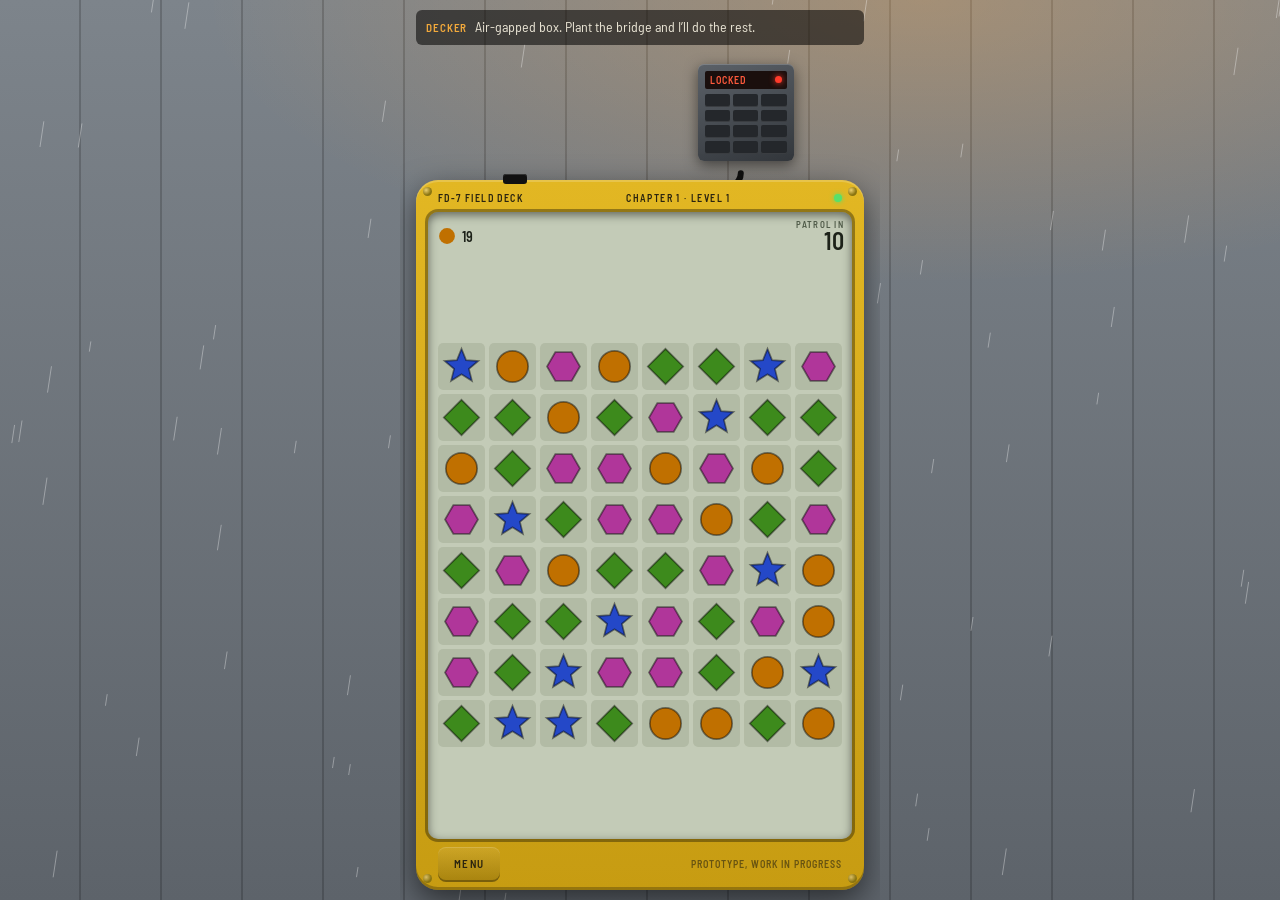
==== index.html @ 1a4c2fa0 "feat: mark the game as a prototype, as in Splice" ====
<!doctype html>
<html lang="en">
<head>
<meta charset="utf-8">
<meta name="viewport" content="width=device-width, initial-scale=1, maximum-scale=1, user-scalable=no, viewport-fit=cover">
<meta name="theme-color" content="#0b0c0e">
<title>Override</title>
<meta name="description" content="Ad-free match-3 with endless levels. No ads, no accounts.">
<meta property="og:type" content="website">
<meta property="og:title" content="Override">
<meta property="og:description" content="Jack in, line them up, crack the lock before the patrol comes back. Ad-free match-3 with endless levels. No ads, no accounts.">
<meta property="og:url" content="https://thomaslazar.github.io/override/">
<meta property="og:image" content="https://thomaslazar.github.io/override/icons/og.png">
<meta property="og:image:width" content="1200">
<meta property="og:image:height" content="630">
<meta name="twitter:card" content="summary_large_image">
<link rel="manifest" href="manifest.webmanifest">
<link rel="icon" href="icons/icon.svg" type="image/svg+xml">
<link rel="apple-touch-icon" href="icons/apple-touch-icon.png">
<meta name="apple-mobile-web-app-capable" content="yes">
<meta name="mobile-web-app-capable" content="yes">
<meta name="apple-mobile-web-app-title" content="Override">
<meta name="apple-mobile-web-app-status-bar-style" content="black">
<link rel="preload" href="fonts/barlow-semi-condensed-latin-600.woff2" as="font" type="font/woff2" crossorigin>
<link rel="stylesheet" href="style.css">
<script type="module" src="src/ui.js"></script>
</head>
<body>
<canvas id="rain" aria-hidden="true"></canvas>
<div id="comms"><span class="who" id="who"></span><span id="line"></span></div>
<section id="scene" aria-hidden="true">
  <svg id="cable" viewBox="0 0 100 100" preserveAspectRatio="none"><path d="M71 86 C71 120 22 70 22 112" fill="none" stroke="#111" stroke-width="6" vector-effect="non-scaling-stroke" stroke-linecap="round"/></svg>
  <div id="lock"><div id="lockLcd"><span id="lockTxt">LOCKED</span><span id="lockLed"></span></div><div class="keys"><i></i><i></i><i></i><i></i><i></i><i></i><i></i><i></i><i></i><i></i><i></i><i></i></div></div>
</section>
<main id="deck">
  <span class="screw"></span><span class="screw"></span><span class="screw"></span><span class="screw"></span>
  <div class="bar"><span id="deckName"></span><span id="levelLabel"></span><span class="pwr"></span></div>
  <div id="screen">
    <div id="hud"><div id="goals"></div><div id="patrol"><small id="patrolLabel"></small><b id="moves"></b></div></div>
    <div id="wrap"><canvas id="board"></canvas></div>
  </div>
  <div class="bar"><button class="hw" id="menuBtn"></button><span id="wip"></span></div>
</main>
<div id="toast" role="status"></div>
<div id="loading"><b id="loadTitle"></b><span id="loadSub"></span></div>
<div id="sheet"><div id="card"></div></div>
<div id="menu" hidden></div>
<div id="turn"><span id="turnText"></span></div>
</body>
</html>
---- style.css ----
@font-face{font-family:"Barlow Semi Condensed";font-weight:400;font-display:swap;src:url(fonts/barlow-semi-condensed-latin-400.woff2) format("woff2")}
@font-face{font-family:"Barlow Semi Condensed";font-weight:600;font-display:swap;src:url(fonts/barlow-semi-condensed-latin-600.woff2) format("woff2")}
:root{
  --wall:#7d848b; --wall2:#5d636a; --sodium:rgba(255,170,70,.30); --rain:rgba(255,255,255,.35);
  --plastic:#e2b723; --plastic2:#c79c12; --plasticInk:#2a2410; --screw:#8a7410;
  --screen:#c3cbb7; --cell:#b2bba5; --ink:#1d2219; --dim:#4f5a48; --acc:#1d2219;
  --enc:#3a4150; --encInk:#9aa6bd; --fw:#c2410c; --sel:#1d2219;
  --t0:#c07000; --t1:#0b7f95; --t2:#c0262c; --t3:#3d8a1c; --t4:#6b3fc4; --t5:#b0369a; --t6:#2448c8;
  --sheet:#f1efe6; --sheetInk:#1d2219;
}
@media (prefers-color-scheme: dark){:root:not([data-theme=light]){
  --wall:#121417; --wall2:#08090a; --sodium:rgba(255,140,30,.28); --rain:rgba(190,200,215,.22);
  --plastic:#2b2d30; --plastic2:#1d1f21; --plasticInk:#d9a640; --screw:#4a4d51;
  --screen:#0f140e; --cell:#182016; --ink:#d8dccf; --dim:#7c8574; --acc:#f2a93b;
  --enc:#2b3140; --encInk:#7f8aa3; --fw:#ff6a2b; --sel:#f2f0e6;
  --t0:#f0a830; --t1:#35c2d9; --t2:#e5484d; --t3:#79d153; --t4:#a77cf0; --t5:#f27ab8; --t6:#4d7dff;
  --sheet:#1b1d20; --sheetInk:#e6e3d8;
}}
:root[data-theme=dark]{
  --wall:#121417; --wall2:#08090a; --sodium:rgba(255,140,30,.28); --rain:rgba(190,200,215,.22);
  --plastic:#2b2d30; --plastic2:#1d1f21; --plasticInk:#d9a640; --screw:#4a4d51;
  --screen:#0f140e; --cell:#182016; --ink:#d8dccf; --dim:#7c8574; --acc:#f2a93b;
  --enc:#2b3140; --encInk:#7f8aa3; --fw:#ff6a2b; --sel:#f2f0e6;
  --t0:#f0a830; --t1:#35c2d9; --t2:#e5484d; --t3:#79d153; --t4:#a77cf0; --t5:#f27ab8; --t6:#4d7dff;
  --sheet:#1b1d20; --sheetInk:#e6e3d8;
}
*{box-sizing:border-box;margin:0}
html,body{height:100%;overflow:hidden}
html{
  background:
    radial-gradient(ellipse 80% 45% at 72% 0%, var(--sodium), transparent 70%),
    repeating-linear-gradient(90deg, transparent 0 79px, rgba(0,0,0,.18) 79px 81px),
    linear-gradient(var(--wall), var(--wall2));
}
body{                                                  /* phone-sized column, centred on wide screens */
  font:15px/1.35 "Barlow Semi Condensed",system-ui,sans-serif; color:var(--ink);
  width:100%; max-width:480px; margin:0 auto;
  display:flex; flex-direction:column; height:100dvh; touch-action:none; user-select:none; -webkit-user-select:none;
  padding:env(safe-area-inset-top) 0 env(safe-area-inset-bottom);
}
#rain{position:fixed;inset:0;width:100%;height:100%;pointer-events:none;z-index:0}
#comms{position:relative;z-index:2;margin:10px 16px 0;padding:8px 10px;border-radius:6px;
  background:rgba(0,0,0,.55);color:#e9e4d4;font-size:14px;display:flex;gap:8px;align-items:baseline}
#comms .who{font:600 11px "Barlow Semi Condensed",system-ui,sans-serif;letter-spacing:.08em;text-transform:uppercase;color:#f2a93b;flex:none}
#scene{position:relative;z-index:1;flex:0 0 clamp(84px,15vh,150px)}
#lock{position:absolute;left:62%;top:14%;width:96px;height:72%;border-radius:6px;
  background:linear-gradient(160deg,#5b6168,#33373c);box-shadow:0 4px 14px rgba(0,0,0,.5),inset 0 1px 0 rgba(255,255,255,.2);
  padding:7px;display:flex;flex-direction:column;gap:5px}
#lockLcd{font:600 10px "Barlow Semi Condensed",system-ui,sans-serif;letter-spacing:.1em;background:#1a0f0d;color:#ff5a3c;border-radius:2px;padding:3px 5px;display:flex;justify-content:space-between}
#lockLed{width:7px;height:7px;border-radius:50%;background:#ff3b2b;box-shadow:0 0 6px #ff3b2b;align-self:center}
#scene.open #lockLcd{color:#5dff7a;background:#0d1a10}
#scene.open #lockLed{background:#3bff6a;box-shadow:0 0 8px #3bff6a}
.keys{display:grid;grid-template-columns:repeat(3,1fr);gap:3px;flex:1}
.keys i{background:#24272b;border-radius:2px;box-shadow:inset 0 -1px 0 rgba(255,255,255,.1)}
#cable{position:absolute;inset:0;width:100%;height:calc(100% + 14px);overflow:visible;pointer-events:none}
#deck{position:relative;z-index:1;flex:1;min-height:0;margin:0 16px 10px;padding:12px 12px 10px;border-radius:22px;
  background:linear-gradient(var(--plastic),var(--plastic2));
  box-shadow:0 10px 30px rgba(0,0,0,.55),inset 0 2px 0 rgba(255,255,255,.18),inset 0 -3px 0 rgba(0,0,0,.25);
  display:flex;flex-direction:column;gap:8px}
#deck::before{content:"";position:absolute;left:calc(22% - 12px);top:-6px;width:24px;height:10px;border-radius:3px;background:#111;box-shadow:inset 0 1px 0 #333}
.screw{position:absolute;width:9px;height:9px;border-radius:50%;background:radial-gradient(circle at 35% 35%,rgba(255,255,255,.35),var(--screw) 60%)}
.screw:nth-of-type(1){left:7px;top:7px}.screw:nth-of-type(2){right:7px;top:7px}
.screw:nth-of-type(3){left:7px;bottom:7px}.screw:nth-of-type(4){right:7px;bottom:7px}
.bar{gap:8px;display:flex;justify-content:space-between;align-items:center;padding:0 10px;
  font:600 10px "Barlow Semi Condensed",system-ui,sans-serif;letter-spacing:.14em;text-transform:uppercase;color:var(--plasticInk)}
#wip{opacity:.6;letter-spacing:.1em}
.pwr{width:8px;height:8px;border-radius:50%;background:#58e06a;box-shadow:0 0 5px #58e06a}
#screen{flex:1;min-height:0;display:flex;flex-direction:column;gap:6px;padding:8px;border-radius:10px;
  background:var(--screen);box-shadow:inset 0 3px 10px rgba(0,0,0,.5),0 0 0 3px rgba(0,0,0,.35)}
#hud{display:flex;justify-content:space-between;align-items:center;gap:8px;font:600 14px "Barlow Semi Condensed",system-ui,sans-serif;color:var(--ink)}
#goals{display:flex;gap:12px;flex-wrap:wrap}
.goal{display:flex;align-items:center;gap:4px}
.goal.done{color:var(--dim);text-decoration:line-through}
#patrol{text-align:right;line-height:1}
#patrol small{display:block;font-size:9px;letter-spacing:.14em;text-transform:uppercase;color:var(--dim)}
#patrol b{font-size:24px;color:var(--acc)}
#patrol.warn b{color:#f2a93b}
#patrol.low b{color:#e5484d}
#wrap{flex:1;min-height:0;display:flex;align-items:center;justify-content:center}
#board{display:block;touch-action:none}
.hw{font:600 11px "Barlow Semi Condensed",system-ui,sans-serif;letter-spacing:.12em;text-transform:uppercase;color:var(--plasticInk);
  background:linear-gradient(rgba(255,255,255,.08),rgba(0,0,0,.15));border:0;border-radius:8px;padding:10px 16px;
  box-shadow:0 2px 0 rgba(0,0,0,.4),inset 0 1px 0 rgba(255,255,255,.15)}
.hw:active{transform:translateY(2px);box-shadow:none}
#toast{position:fixed;left:50%;top:40%;transform:translateX(-50%);z-index:10;background:rgba(0,0,0,.8);color:#f2f0e6;
  padding:8px 14px;border-radius:6px;font-size:14px;opacity:0;transition:opacity .25s;pointer-events:none}
#toast.on{opacity:1}
#sheet{position:fixed;inset:0;z-index:9;display:none;align-items:flex-end;background:rgba(0,0,0,.45)}
#sheet.on{display:flex}
#card{width:100%;max-width:480px;margin:0 auto;background:var(--sheet);color:var(--sheetInk);border-radius:16px 16px 0 0;
  padding:18px 16px calc(18px + env(safe-area-inset-bottom));display:flex;flex-direction:column;gap:12px}
#card h2{font-size:19px}
.row{display:flex;flex-direction:column;gap:6px}
.row label{font-size:13px;opacity:.75}
.seg{display:flex;gap:6px}
.seg button,.btn{flex:1;font:inherit;padding:10px;border-radius:8px;border:1px solid rgba(127,127,127,.4);background:transparent;color:inherit}
.seg button.on{background:var(--sheetInk);color:var(--sheet)}
.btn.main{background:var(--sheetInk);color:var(--sheet)}
#turn{display:none}
@media (orientation:landscape) and (max-height:500px){#turn{display:flex;position:fixed;inset:0;z-index:9;background:#0b0c0e;color:#eee;align-items:center;justify-content:center}}
#levelLabel{flex:1;text-align:center}
#loading{position:fixed;inset:0;z-index:7;display:none;flex-direction:column;align-items:center;justify-content:center;gap:6px;background:rgba(0,0,0,.72);color:#f2f0e6;font-size:20px}
#loading.on{display:flex}
#loadSub{font-size:13px;letter-spacing:.14em;text-transform:uppercase;opacity:.7}
#loadSub::after{content:"_";animation:blink 1s steps(2) infinite}
@keyframes blink{50%{opacity:0}}
#menu{position:fixed;inset:0;max-width:480px;margin:0 auto;z-index:8;background:var(--sheet);color:var(--sheetInk);display:flex;flex-direction:column;padding:calc(12px + env(safe-area-inset-top)) 16px calc(16px + env(safe-area-inset-bottom));gap:12px;overflow:auto}
#menu[hidden]{display:none}
.tabs{display:flex;gap:6px}
.tabs button{flex:1;font:inherit;padding:10px;border-radius:8px;border:1px solid rgba(127,127,127,.4);background:transparent;color:inherit}
.tabs button.on{background:var(--sheetInk);color:var(--sheet)}
.menu-body{display:flex;flex-direction:column;gap:10px}
select{font:inherit;padding:10px;border-radius:8px}
@media (prefers-reduced-motion: reduce){*{transition:none!important;animation:none!important}}
#menu>.btn{flex:none}
#menu a{color:inherit}
#menu .menu-body{flex:1}
.menu-body .btn{flex:none}
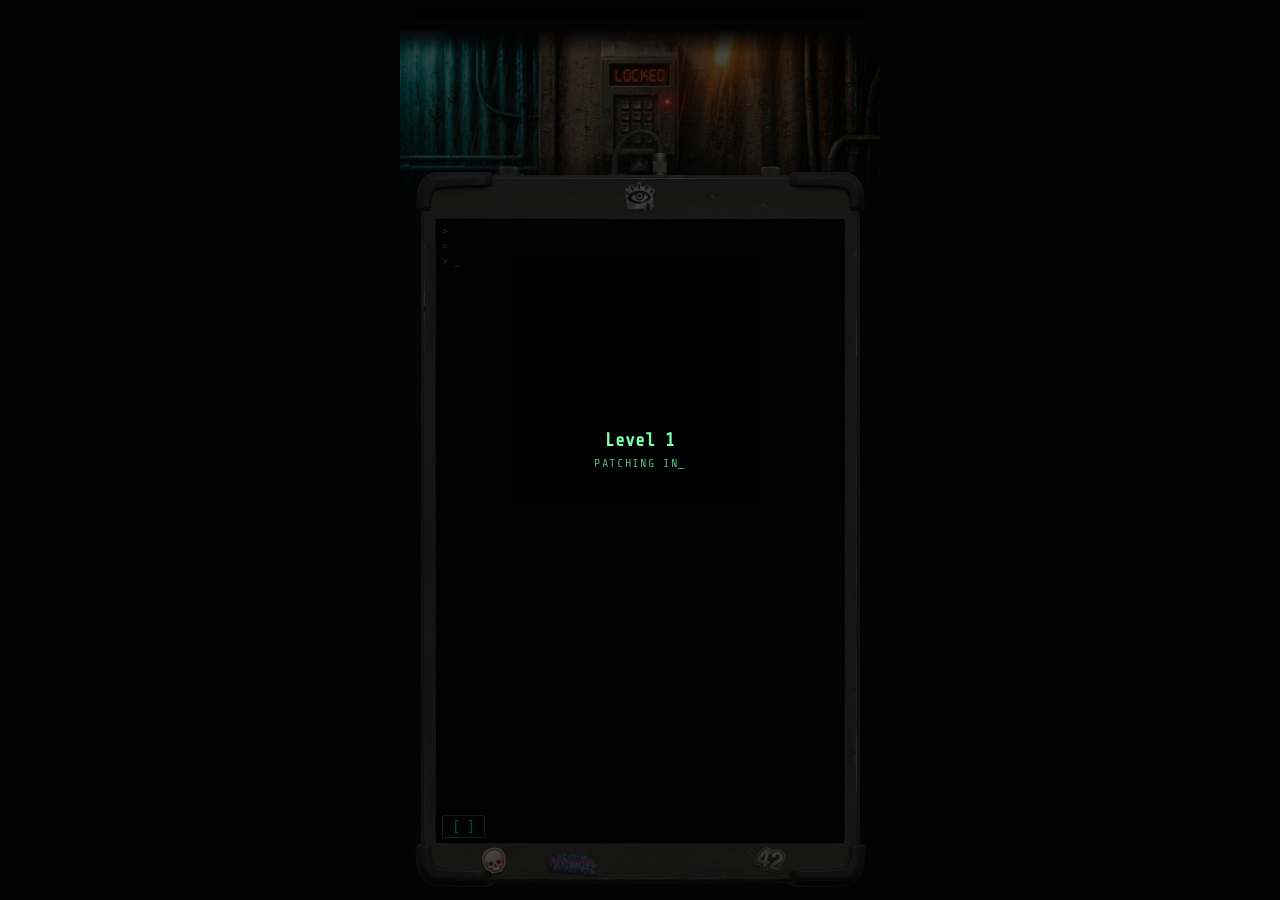
==== commit 383d869a: "feat: gritty strip and deck layout, dark only" ====
--- a/index.html
+++ b/index.html
@@ -22,25 +22,28 @@
 <meta name="apple-mobile-web-app-title" content="Override">
 <meta name="apple-mobile-web-app-status-bar-style" content="black">
 <link rel="preload" href="fonts/barlow-semi-condensed-latin-600.woff2" as="font" type="font/woff2" crossorigin>
+<link rel="preload" href="fonts/share-tech-mono-latin-400.woff2" as="font" type="font/woff2" crossorigin>
 <link rel="stylesheet" href="style.css">
 <script type="module" src="src/ui.js"></script>
 </head>
 <body>
-<canvas id="rain" aria-hidden="true"></canvas>
+<section id="strip" aria-hidden="true"></section>
 <div id="comms"><span class="who" id="who"></span><span id="line"></span></div>
-<section id="scene" aria-hidden="true">
-  <svg id="cable" viewBox="0 0 100 100" preserveAspectRatio="none"><path d="M71 86 C71 120 22 70 22 112" fill="none" stroke="#111" stroke-width="6" vector-effect="non-scaling-stroke" stroke-linecap="round"/></svg>
-  <div id="lock"><div id="lockLcd"><span id="lockTxt">LOCKED</span><span id="lockLed"></span></div><div class="keys"><i></i><i></i><i></i><i></i><i></i><i></i><i></i><i></i><i></i><i></i><i></i><i></i></div></div>
-</section>
+<div id="deckwrap">
 <main id="deck">
-  <span class="screw"></span><span class="screw"></span><span class="screw"></span><span class="screw"></span>
-  <div class="bar"><span id="deckName"></span><span id="levelLabel"></span><span class="pwr"></span></div>
+  <img class="plug" src="art/plug.webp" alt=""><img class="key kl" src="art/key-l.webp" alt=""><img class="key kr" src="art/key-r.webp" alt="">
   <div id="screen">
+    <div id="log"><div><span id="deckName"></span> <span id="levelLabel"></span></div><div id="log2"></div><div id="log3"></div></div>
     <div id="hud"><div id="goals"></div><div id="patrol"><small id="patrolLabel"></small><b id="moves"></b></div></div>
     <div id="wrap"><canvas id="board"></canvas></div>
+    <div id="soft"><button class="soft" id="menuBtn"></button><span id="wip"></span></div>
   </div>
-  <div class="bar"><button class="hw" id="menuBtn"></button><span id="wip"></span></div>
+  <img class="sticker" src="art/sticker-eye.webp" alt="" style="left:50%;top:-38px;height:30px;transform:translateX(-50%) rotate(-3deg)">
+  <img class="sticker" src="art/sticker-skull.webp" alt="" style="left:44px;top:calc(100% + 3px);height:27px;transform:rotate(-14deg)">
+  <img class="sticker" src="art/sticker-voidwalk.webp" alt="" style="left:110px;top:calc(100% + 5px);height:25px;transform:rotate(5deg)">
+  <img class="sticker" src="art/sticker-42.webp" alt="" style="right:60px;top:calc(100% + 4px);height:26px;transform:rotate(11deg)">
 </main>
+</div>
 <div id="toast" role="status"></div>
 <div id="loading"><b id="loadTitle"></b><span id="loadSub"></span></div>
 <div id="sheet"><div id="card"></div></div>
--- a/style.css
+++ b/style.css
@@ -1,118 +1,94 @@
 @font-face{font-family:"Barlow Semi Condensed";font-weight:400;font-display:swap;src:url(fonts/barlow-semi-condensed-latin-400.woff2) format("woff2")}
 @font-face{font-family:"Barlow Semi Condensed";font-weight:600;font-display:swap;src:url(fonts/barlow-semi-condensed-latin-600.woff2) format("woff2")}
+@font-face{font-family:"Share Tech Mono";font-weight:400;font-display:swap;src:url(fonts/share-tech-mono-latin-400.woff2) format("woff2")}
 :root{
-  --wall:#7d848b; --wall2:#5d636a; --sodium:rgba(255,170,70,.30); --rain:rgba(255,255,255,.35);
-  --plastic:#e2b723; --plastic2:#c79c12; --plasticInk:#2a2410; --screw:#8a7410;
-  --screen:#c3cbb7; --cell:#b2bba5; --ink:#1d2219; --dim:#4f5a48; --acc:#1d2219;
-  --enc:#3a4150; --encInk:#9aa6bd; --fw:#c2410c; --sel:#1d2219;
-  --t0:#c07000; --t1:#0b7f95; --t2:#c0262c; --t3:#3d8a1c; --t4:#6b3fc4; --t5:#b0369a; --t6:#2448c8;
-  --sheet:#f1efe6; --sheetInk:#1d2219;
-}
-@media (prefers-color-scheme: dark){:root:not([data-theme=light]){
-  --wall:#121417; --wall2:#08090a; --sodium:rgba(255,140,30,.28); --rain:rgba(190,200,215,.22);
-  --plastic:#2b2d30; --plastic2:#1d1f21; --plasticInk:#d9a640; --screw:#4a4d51;
-  --screen:#0f140e; --cell:#182016; --ink:#d8dccf; --dim:#7c8574; --acc:#f2a93b;
-  --enc:#2b3140; --encInk:#7f8aa3; --fw:#ff6a2b; --sel:#f2f0e6;
-  --t0:#f0a830; --t1:#35c2d9; --t2:#e5484d; --t3:#79d153; --t4:#a77cf0; --t5:#f27ab8; --t6:#4d7dff;
-  --sheet:#1b1d20; --sheetInk:#e6e3d8;
-}}
-:root[data-theme=dark]{
-  --wall:#121417; --wall2:#08090a; --sodium:rgba(255,140,30,.28); --rain:rgba(190,200,215,.22);
-  --plastic:#2b2d30; --plastic2:#1d1f21; --plasticInk:#d9a640; --screw:#4a4d51;
-  --screen:#0f140e; --cell:#182016; --ink:#d8dccf; --dim:#7c8574; --acc:#f2a93b;
-  --enc:#2b3140; --encInk:#7f8aa3; --fw:#ff6a2b; --sel:#f2f0e6;
-  --t0:#f0a830; --t1:#35c2d9; --t2:#e5484d; --t3:#79d153; --t4:#a77cf0; --t5:#f27ab8; --t6:#4d7dff;
-  --sheet:#1b1d20; --sheetInk:#e6e3d8;
+  --bg:#0b0c0e; --screen:#020604; --cell:rgba(255,255,255,.035); --ink:#9fe8b8; --dim:#6f8f7c; --acc:#f2c230; --sel:#e9f0ff;
+  --term:#7dffb0; --termGlow:#31ff8a; --amber:#f2a93b;
+  --enc:#10131c; --encInk:#e8a33a; --fw:#ff6a1f; --rain:rgba(190,200,215,.22);
+  --t0:#3dff8a; --t1:#35c2d9; --t2:#ff4fa3; --t3:#f2c230; --t4:#a77cf0; --t5:#ff6a2b; --t6:#e9f0ff;
+  --mono:"Share Tech Mono","Hiragino Sans","Noto Sans JP","Noto Sans CJK JP",ui-monospace,monospace;
+  color-scheme:dark;
 }
 *{box-sizing:border-box;margin:0}
 html,body{height:100%;overflow:hidden}
-html{
-  background:
-    radial-gradient(ellipse 80% 45% at 72% 0%, var(--sodium), transparent 70%),
-    repeating-linear-gradient(90deg, transparent 0 79px, rgba(0,0,0,.18) 79px 81px),
-    linear-gradient(var(--wall), var(--wall2));
-}
-body{                                                  /* phone-sized column, centred on wide screens */
+html{background:var(--bg)}
+body{
   font:15px/1.35 "Barlow Semi Condensed",system-ui,sans-serif; color:var(--ink);
-  width:100%; max-width:480px; margin:0 auto;
+  width:100%; max-width:480px; margin:0 auto; position:relative;
   display:flex; flex-direction:column; height:100dvh; touch-action:none; user-select:none; -webkit-user-select:none;
   padding:env(safe-area-inset-top) 0 env(safe-area-inset-bottom);
 }
-#rain{position:fixed;inset:0;width:100%;height:100%;pointer-events:none;z-index:0}
-#comms{position:relative;z-index:2;margin:10px 16px 0;padding:8px 10px;border-radius:6px;
-  background:rgba(0,0,0,.55);color:#e9e4d4;font-size:14px;display:flex;gap:8px;align-items:baseline}
-#comms .who{font:600 11px "Barlow Semi Condensed",system-ui,sans-serif;letter-spacing:.08em;text-transform:uppercase;color:#f2a93b;flex:none}
-#scene{position:relative;z-index:1;flex:0 0 clamp(84px,15vh,150px)}
-#lock{position:absolute;left:62%;top:14%;width:96px;height:72%;border-radius:6px;
-  background:linear-gradient(160deg,#5b6168,#33373c);box-shadow:0 4px 14px rgba(0,0,0,.5),inset 0 1px 0 rgba(255,255,255,.2);
-  padding:7px;display:flex;flex-direction:column;gap:5px}
-#lockLcd{font:600 10px "Barlow Semi Condensed",system-ui,sans-serif;letter-spacing:.1em;background:#1a0f0d;color:#ff5a3c;border-radius:2px;padding:3px 5px;display:flex;justify-content:space-between}
-#lockLed{width:7px;height:7px;border-radius:50%;background:#ff3b2b;box-shadow:0 0 6px #ff3b2b;align-self:center}
-#scene.open #lockLcd{color:#5dff7a;background:#0d1a10}
-#scene.open #lockLed{background:#3bff6a;box-shadow:0 0 8px #3bff6a}
-.keys{display:grid;grid-template-columns:repeat(3,1fr);gap:3px;flex:1}
-.keys i{background:#24272b;border-radius:2px;box-shadow:inset 0 -1px 0 rgba(255,255,255,.1)}
-#cable{position:absolute;inset:0;width:100%;height:calc(100% + 14px);overflow:visible;pointer-events:none}
-#deck{position:relative;z-index:1;flex:1;min-height:0;margin:0 16px 10px;padding:12px 12px 10px;border-radius:22px;
-  background:linear-gradient(var(--plastic),var(--plastic2));
-  box-shadow:0 10px 30px rgba(0,0,0,.55),inset 0 2px 0 rgba(255,255,255,.18),inset 0 -3px 0 rgba(0,0,0,.25);
-  display:flex;flex-direction:column;gap:8px}
-#deck::before{content:"";position:absolute;left:calc(22% - 12px);top:-6px;width:24px;height:10px;border-radius:3px;background:#111;box-shadow:inset 0 1px 0 #333}
-.screw{position:absolute;width:9px;height:9px;border-radius:50%;background:radial-gradient(circle at 35% 35%,rgba(255,255,255,.35),var(--screw) 60%)}
-.screw:nth-of-type(1){left:7px;top:7px}.screw:nth-of-type(2){right:7px;top:7px}
-.screw:nth-of-type(3){left:7px;bottom:7px}.screw:nth-of-type(4){right:7px;bottom:7px}
-.bar{gap:8px;display:flex;justify-content:space-between;align-items:center;padding:0 10px;
-  font:600 10px "Barlow Semi Condensed",system-ui,sans-serif;letter-spacing:.14em;text-transform:uppercase;color:var(--plasticInk)}
-#wip{opacity:.6;letter-spacing:.1em}
-.pwr{width:8px;height:8px;border-radius:50%;background:#58e06a;box-shadow:0 0 5px #58e06a}
-#screen{flex:1;min-height:0;display:flex;flex-direction:column;gap:6px;padding:8px;border-radius:10px;
-  background:var(--screen);box-shadow:inset 0 3px 10px rgba(0,0,0,.5),0 0 0 3px rgba(0,0,0,.35)}
-#hud{display:flex;justify-content:space-between;align-items:center;gap:8px;font:600 14px "Barlow Semi Condensed",system-ui,sans-serif;color:var(--ink)}
+/* the obstacle, close enough to touch */
+#strip{flex:none;height:clamp(110px,22dvh,200px);position:relative;background:var(--bg) url(art/lock-closed.webp) 62% calc(30px + env(safe-area-inset-top))/max(100%,420px) auto no-repeat}
+#strip::before{content:"";position:absolute;inset:calc(30px + env(safe-area-inset-top)) 0 auto 0;height:24px;background:linear-gradient(var(--bg),transparent)}
+#strip.open{background-image:url(art/lock-open.webp)}
+#strip::after{content:"";position:absolute;inset:auto 0 0 0;height:46px;background:linear-gradient(transparent,var(--bg))}
+#comms{position:absolute;top:calc(8px + env(safe-area-inset-top));left:10px;right:10px;z-index:2;margin:0;padding:6px 9px;border-radius:5px;background:rgba(0,0,0,.62);color:#e9e4d4;font-size:13px;display:flex;gap:8px;align-items:baseline;height:fit-content}
+#comms .who{font:600 11px "Barlow Semi Condensed",system-ui,sans-serif;letter-spacing:.08em;text-transform:uppercase;color:var(--amber);flex:none}
+/* the deck: frame from pieces, plug, keys and stickers as their own images */
+#deckwrap{flex:1;min-height:0;display:flex;padding:0 6px 10px;margin-top:-26px}
+#deck{position:relative;flex:1;min-height:0;display:flex;flex-direction:column;
+  border-style:solid;border-width:47px 30px 47px 30px;border-image:url(art/deck.webp) 188 128 189 128 fill stretch}
+#deck .plug{position:absolute;left:50%;top:-95px;width:64px;transform:translateX(-50%);z-index:3;pointer-events:none}
+#deck .key{position:absolute;top:-56px;width:30px;z-index:3;pointer-events:none}
+#deck .kl{left:58px}#deck .kr{right:58px}
+#deck .sticker{position:absolute;z-index:4;pointer-events:none;filter:drop-shadow(0 1px 1px rgba(0,0,0,.6))}
+#screen{flex:1;min-height:0;display:flex;flex-direction:column;gap:4px;position:relative;background:var(--screen);padding:6px 6px 5px;overflow:hidden}
+#screen::after{content:"";position:absolute;inset:0;pointer-events:none;z-index:5;background:repeating-linear-gradient(0deg,rgba(0,0,0,.22) 0 1px,transparent 1px 3px)}
+#log{font:11px/1.35 var(--mono);color:#6fcf94;opacity:.85}
+#log>div::before{content:"> "}
+#log #levelLabel{color:var(--amber)}
+@media (max-height:780px){#log2{display:none}}
+@media (max-height:620px){#log{display:none}}
+#log3::after{content:"_";animation:blink 1s steps(2) infinite}
+#hud{display:flex;justify-content:space-between;align-items:center;gap:8px;font:13px var(--mono);color:var(--ink);margin-top:auto}
 #goals{display:flex;gap:12px;flex-wrap:wrap}
 .goal{display:flex;align-items:center;gap:4px}
 .goal.done{color:var(--dim);text-decoration:line-through}
-#patrol{text-align:right;line-height:1}
-#patrol small{display:block;font-size:9px;letter-spacing:.14em;text-transform:uppercase;color:var(--dim)}
-#patrol b{font-size:24px;color:var(--acc)}
-#patrol.warn b{color:#f2a93b}
-#patrol.low b{color:#e5484d}
+#patrol{text-align:right;line-height:1;display:flex;align-items:baseline;gap:6px}
+#patrol small{font-size:9px;letter-spacing:.14em;text-transform:uppercase;color:var(--dim)}
+#patrol b{font:400 24px var(--mono);color:var(--acc);text-shadow:0 0 8px var(--acc)}
+#patrol.warn b{color:#ff9a3c;text-shadow:0 0 8px #ff9a3c}
+#patrol.low b{color:#ff4f4f;text-shadow:0 0 8px #ff4f4f}
 #wrap{flex:1;min-height:0;display:flex;align-items:center;justify-content:center}
 #board{display:block;touch-action:none}
-.hw{font:600 11px "Barlow Semi Condensed",system-ui,sans-serif;letter-spacing:.12em;text-transform:uppercase;color:var(--plasticInk);
-  background:linear-gradient(rgba(255,255,255,.08),rgba(0,0,0,.15));border:0;border-radius:8px;padding:10px 16px;
-  box-shadow:0 2px 0 rgba(0,0,0,.4),inset 0 1px 0 rgba(255,255,255,.15)}
-.hw:active{transform:translateY(2px);box-shadow:none}
-#toast{position:fixed;left:50%;top:40%;transform:translateX(-50%);z-index:10;background:rgba(0,0,0,.8);color:#f2f0e6;
-  padding:8px 14px;border-radius:6px;font-size:14px;opacity:0;transition:opacity .25s;pointer-events:none}
+#soft{display:flex;justify-content:space-between;align-items:center;gap:8px;margin-top:auto}
+.soft,#card .btn,#menu .btn,#menu .tabs button,#menu .seg button{font:13px var(--mono);color:var(--term);text-shadow:0 0 5px var(--termGlow);background:transparent;border:1px solid rgba(125,255,176,.45);border-radius:0;padding:6px 12px;cursor:pointer}
+.soft{padding:3px 10px}
+.soft::before,#card .btn::before,#menu .btn::before{content:"[ "}.soft::after,#card .btn::after,#menu .btn::after{content:" ]"}
+.soft:active,#card .btn:active,#menu .btn:active{background:rgba(125,255,176,.15)}
+#wip{font:10px var(--mono);color:var(--dim);letter-spacing:.06em}
+#toast{position:fixed;left:50%;top:40%;transform:translateX(-50%);z-index:10;background:rgba(2,8,4,.94);border:1px solid rgba(125,255,176,.5);color:var(--term);font:13px var(--mono);
+  padding:8px 14px;opacity:0;transition:opacity .25s;pointer-events:none}
 #toast.on{opacity:1}
-#sheet{position:fixed;inset:0;z-index:9;display:none;align-items:flex-end;background:rgba(0,0,0,.45)}
+/* windows on the deck screen */
+#sheet{position:fixed;inset:0;z-index:9;display:none;align-items:center;justify-content:center;background:rgba(0,0,0,.35);padding:16px}
 #sheet.on{display:flex}
-#card{width:100%;max-width:480px;margin:0 auto;background:var(--sheet);color:var(--sheetInk);border-radius:16px 16px 0 0;
-  padding:18px 16px calc(18px + env(safe-area-inset-bottom));display:flex;flex-direction:column;gap:12px}
-#card h2{font-size:19px}
-.row{display:flex;flex-direction:column;gap:6px}
-.row label{font-size:13px;opacity:.75}
-.seg{display:flex;gap:6px}
-.seg button,.btn{flex:1;font:inherit;padding:10px;border-radius:8px;border:1px solid rgba(127,127,127,.4);background:transparent;color:inherit}
-.seg button.on{background:var(--sheetInk);color:var(--sheet)}
-.btn.main{background:var(--sheetInk);color:var(--sheet)}
+#card{width:100%;max-width:360px;background:rgba(2,8,4,.96);border:1px solid rgba(125,255,176,.5);box-shadow:0 0 18px rgba(49,255,138,.25);
+  padding:14px;display:flex;flex-direction:column;gap:10px;font:13px/1.5 var(--mono);color:var(--ink)}
+#card h2{font:16px var(--mono);color:var(--term);text-shadow:0 0 6px var(--termGlow);letter-spacing:.06em}
+#card h2::before{content:"> "}
+#card .btn{align-self:flex-end}
+#card .btn.main{color:#c9ffd9}
+#card .ascL{display:table;margin:4px auto 10px;font:12px/1.1 var(--mono);white-space:pre;text-align:left;color:var(--ink);text-shadow:0 0 5px var(--termGlow)}
+#card .ascW{display:block;margin:0 auto 12px;max-width:100%}
 #turn{display:none}
 @media (orientation:landscape) and (max-height:500px){#turn{display:flex;position:fixed;inset:0;z-index:9;background:#0b0c0e;color:#eee;align-items:center;justify-content:center}}
-#levelLabel{flex:1;text-align:center}
-#loading{position:fixed;inset:0;z-index:7;display:none;flex-direction:column;align-items:center;justify-content:center;gap:6px;background:rgba(0,0,0,.72);color:#f2f0e6;font-size:20px}
+#loading{position:fixed;inset:0;z-index:7;display:none;flex-direction:column;align-items:center;justify-content:center;gap:6px;background:rgba(0,0,0,.72);color:var(--term);font:18px var(--mono)}
 #loading.on{display:flex}
-#loadSub{font-size:13px;letter-spacing:.14em;text-transform:uppercase;opacity:.7}
+#loadSub{font-size:12px;letter-spacing:.14em;text-transform:uppercase;opacity:.7}
 #loadSub::after{content:"_";animation:blink 1s steps(2) infinite}
 @keyframes blink{50%{opacity:0}}
-#menu{position:fixed;inset:0;max-width:480px;margin:0 auto;z-index:8;background:var(--sheet);color:var(--sheetInk);display:flex;flex-direction:column;padding:calc(12px + env(safe-area-inset-top)) 16px calc(16px + env(safe-area-inset-bottom));gap:12px;overflow:auto}
+#menu{position:fixed;inset:0;max-width:480px;margin:0 auto;z-index:8;background:rgba(2,6,4,.97);color:var(--ink);font:14px/1.5 var(--mono);display:flex;flex-direction:column;padding:calc(14px + env(safe-area-inset-top)) 16px calc(16px + env(safe-area-inset-bottom));gap:12px;overflow:auto}
 #menu[hidden]{display:none}
+#menu h2,#menu h3{font-family:var(--mono);color:var(--term);text-shadow:0 0 6px var(--termGlow)}
 .tabs{display:flex;gap:6px}
-.tabs button{flex:1;font:inherit;padding:10px;border-radius:8px;border:1px solid rgba(127,127,127,.4);background:transparent;color:inherit}
-.tabs button.on{background:var(--sheetInk);color:var(--sheet)}
-.menu-body{display:flex;flex-direction:column;gap:10px}
-select{font:inherit;padding:10px;border-radius:8px}
+#menu .tabs button{flex:1}
+#menu .tabs button.on{background:rgba(125,255,176,.15);color:#c9ffd9}
+.menu-body{display:flex;flex-direction:column;gap:10px;flex:1}
+.menu-body .btn{flex:none;align-self:flex-start}
+#menu>.btn{align-self:center}
+#menu a{color:var(--term)}
+#menu label{color:var(--dim)}
+select{font:inherit;padding:8px;background:#06100a;color:var(--ink);border:1px solid rgba(125,255,176,.45)}
 @media (prefers-reduced-motion: reduce){*{transition:none!important;animation:none!important}}
-#menu>.btn{flex:none}
-#menu a{color:inherit}
-#menu .menu-body{flex:1}
-.menu-body .btn{flex:none}
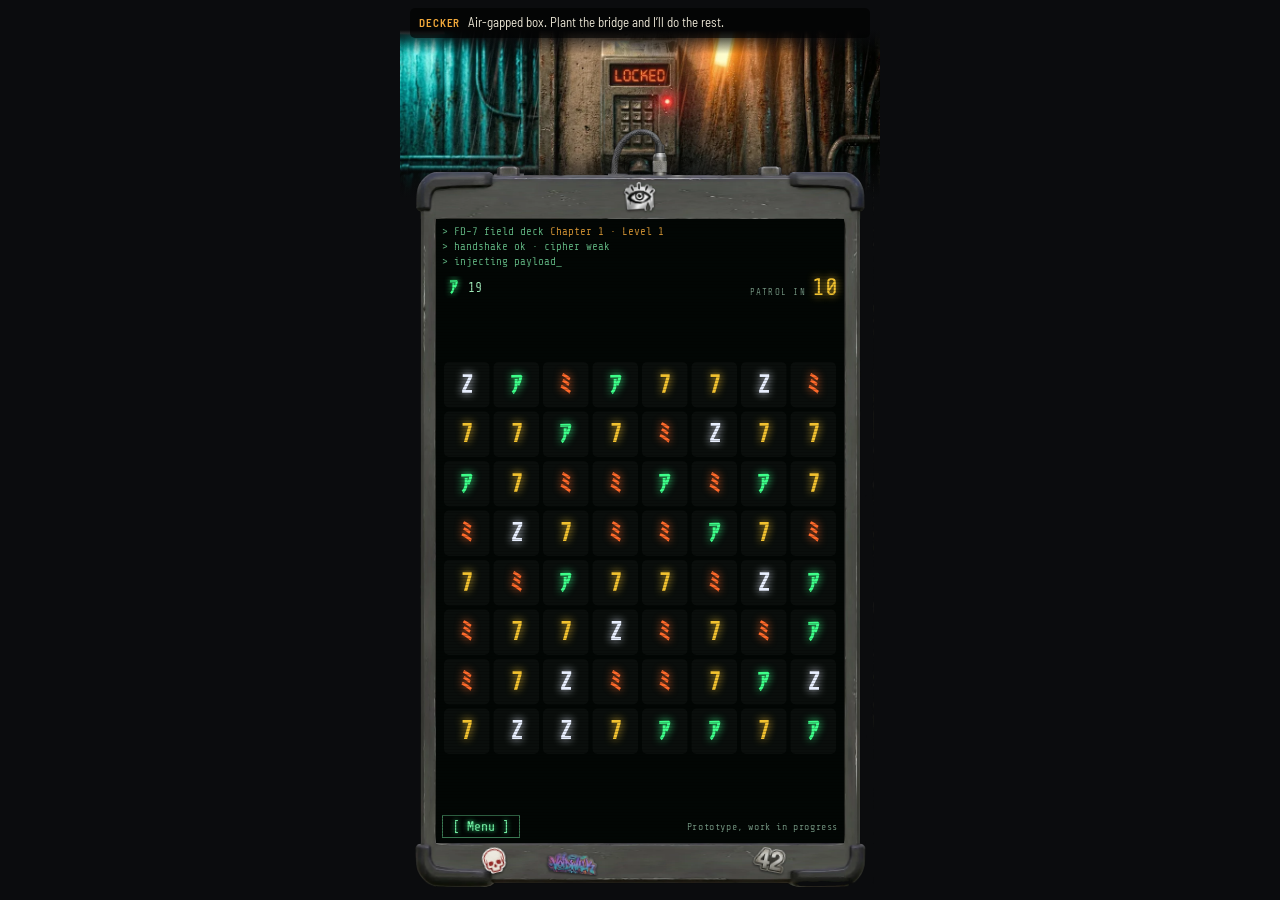
==== commit b2e7553f: "feat: app icons in the new look Four glowing character tiles on the deck screen, rendered from tools" ====
--- a/index.html
+++ b/index.html
@@ -15,7 +15,7 @@
 <meta property="og:image:height" content="630">
 <meta name="twitter:card" content="summary_large_image">
 <link rel="manifest" href="manifest.webmanifest">
-<link rel="icon" href="icons/icon.svg" type="image/svg+xml">
+<link rel="icon" href="icons/icon-192.png" type="image/png">
 <link rel="apple-touch-icon" href="icons/apple-touch-icon.png">
 <meta name="apple-mobile-web-app-capable" content="yes">
 <meta name="mobile-web-app-capable" content="yes">
--- a/style.css
+++ b/style.css
@@ -4,8 +4,7 @@
 :root{
   --bg:#0b0c0e; --screen:#020604; --cell:rgba(255,255,255,.035); --ink:#9fe8b8; --dim:#6f8f7c; --acc:#f2c230; --sel:#e9f0ff;
   --term:#7dffb0; --termGlow:#31ff8a; --amber:#f2a93b;
-  --enc:#10131c; --encInk:#e8a33a; --fw:#ff6a1f; --rain:rgba(190,200,215,.22);
-  --t0:#3dff8a; --t1:#35c2d9; --t2:#ff4fa3; --t3:#f2c230; --t4:#a77cf0; --t5:#ff6a2b; --t6:#e9f0ff;
+  --enc:#10131c; --encInk:#e8a33a; --fw:#ff6a1f;
   --mono:"Share Tech Mono","Hiragino Sans","Noto Sans JP","Noto Sans CJK JP",ui-monospace,monospace;
   color-scheme:dark;
 }
@@ -70,10 +69,11 @@
 #card h2::before{content:"> "}
 #card .btn{align-self:flex-end}
 #card .btn.main{color:#c9ffd9}
-#card .ascL{display:table;margin:4px auto 10px;font:12px/1.1 var(--mono);white-space:pre;text-align:left;color:var(--ink);text-shadow:0 0 5px var(--termGlow)}
-#card .ascW{display:block;margin:0 auto 12px;max-width:100%}
+#card .ascL{display:table;margin:4px auto 14px;font:12px/1.1 var(--mono);white-space:pre;text-align:left;color:var(--ink);text-shadow:0 0 5px var(--termGlow)}
+#card .ascW{display:block;margin:0 auto 16px;max-width:100%}
 #turn{display:none}
-@media (orientation:landscape) and (max-height:500px){#turn{display:flex;position:fixed;inset:0;z-index:9;background:#0b0c0e;color:#eee;align-items:center;justify-content:center}}
+@media (orientation:landscape) and (max-height:500px){#turn{display:flex;position:fixed;inset:0;z-index:9;background:#0b0c0e;font:14px var(--mono);color:var(--term);align-items:center;justify-content:center}}
+#turnText::before{content:"> "}
 #loading{position:fixed;inset:0;z-index:7;display:none;flex-direction:column;align-items:center;justify-content:center;gap:6px;background:rgba(0,0,0,.72);color:var(--term);font:18px var(--mono)}
 #loading.on{display:flex}
 #loadSub{font-size:12px;letter-spacing:.14em;text-transform:uppercase;opacity:.7}
@@ -85,6 +85,8 @@
 .tabs{display:flex;gap:6px}
 #menu .tabs button{flex:1}
 #menu .tabs button.on{background:rgba(125,255,176,.15);color:#c9ffd9}
+#menu .seg{display:flex;gap:6px}
+#menu .seg button.on{background:rgba(125,255,176,.15);color:#c9ffd9}
 .menu-body{display:flex;flex-direction:column;gap:10px;flex:1}
 .menu-body .btn{flex:none;align-self:flex-start}
 #menu>.btn{align-self:center}
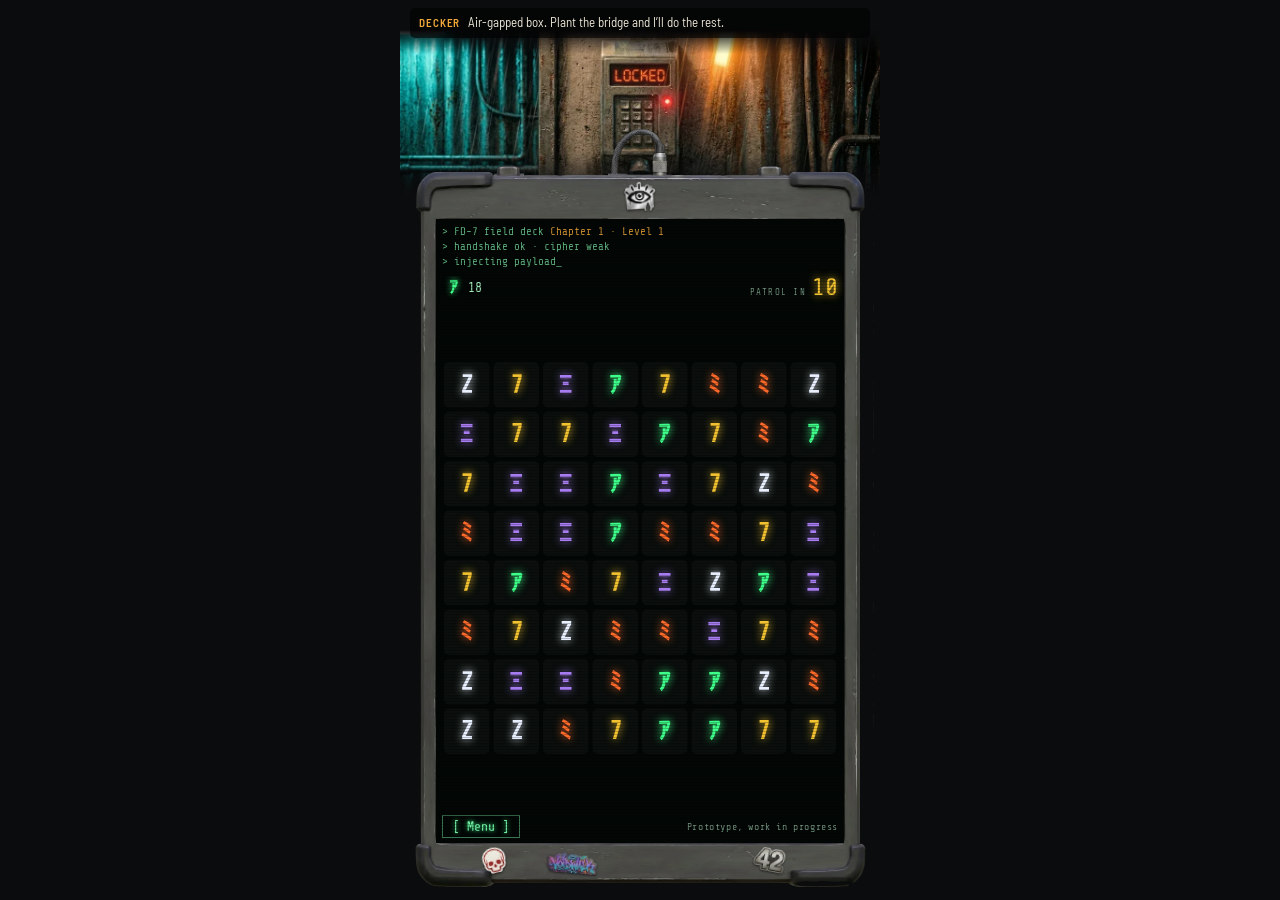
==== commit 38d795fa: "feat: patrol warnings flash when moves run low Amber "Patrol closing in" at 25 % of the limit, red "" ====
--- a/index.html
+++ b/index.html
@@ -45,6 +45,7 @@
 </main>
 </div>
 <div id="toast" role="status"></div>
+<div id="alert" role="alert" hidden></div>
 <div id="loading"><b id="loadTitle"></b><span id="loadSub"></span></div>
 <div id="sheet"><div id="card"></div></div>
 <div id="menu" hidden></div>
--- a/style.css
+++ b/style.css
@@ -48,7 +48,16 @@
 #patrol small{font-size:9px;letter-spacing:.14em;text-transform:uppercase;color:var(--dim)}
 #patrol b{font:400 24px var(--mono);color:var(--acc);text-shadow:0 0 8px var(--acc)}
 #patrol.warn b{color:#ff9a3c;text-shadow:0 0 8px #ff9a3c}
-#patrol.low b{color:#ff4f4f;text-shadow:0 0 8px #ff4f4f}
+#patrol.low b{color:#ff4f4f;text-shadow:0 0 8px #ff4f4f;animation:pulse 1s ease-in-out infinite}
+@keyframes pulse{50%{opacity:.45}}
+/* patrol warning: flashes once, centred, never blocks taps */
+#alert{position:fixed;left:0;right:0;top:40%;z-index:20;pointer-events:none;text-align:center;padding:14px 0;
+  background:linear-gradient(90deg,transparent,rgba(0,0,0,.78) 20%,rgba(0,0,0,.78) 80%,transparent);
+  font:clamp(17px,6vw,26px) var(--mono);letter-spacing:.1em;text-transform:uppercase;color:#ff9a3c;text-shadow:0 0 18px #ff9a3c;
+  animation:alertflash 2.8s ease-out forwards}
+#alert[data-kind=crit]{color:#ff4f4f;text-shadow:0 0 18px #ff4f4f}
+#alert[hidden]{display:none}
+@keyframes alertflash{0%{opacity:0;transform:scale(1.25)}6%{opacity:1;transform:scale(1)}11%{opacity:.35}16%{opacity:1}85%{opacity:1}100%{opacity:0}}
 #wrap{flex:1;min-height:0;display:flex;align-items:center;justify-content:center}
 #board{display:block;touch-action:none}
 #soft{display:flex;justify-content:space-between;align-items:center;gap:8px;margin-top:auto}
@@ -86,6 +95,8 @@
 #menu .tabs button{flex:1}
 #menu .tabs button.on{background:rgba(125,255,176,.15);color:#c9ffd9}
 #menu .seg{display:flex;gap:6px}
+#menu .pick input{width:6.5em;font:16px var(--mono);text-align:center;background:#06100a;color:var(--ink);border:1px solid rgba(125,255,176,.45);border-radius:0;padding:6px}
+#menu .pick button{min-width:2.6em}
 #menu .seg button.on{background:rgba(125,255,176,.15);color:#c9ffd9}
 .menu-body{display:flex;flex-direction:column;gap:10px;flex:1}
 .menu-body .btn{flex:none;align-self:flex-start}
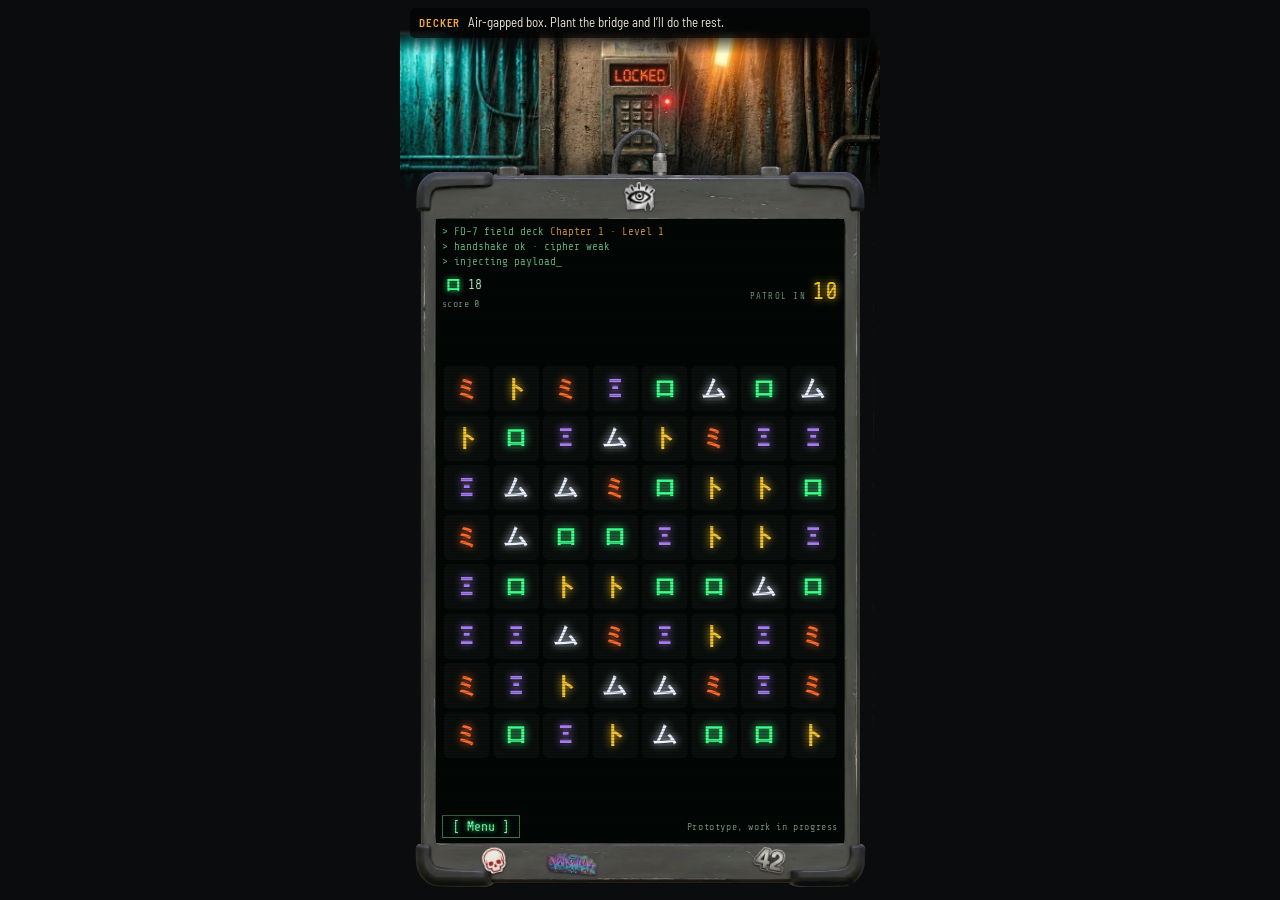
==== commit e71ca60f: "feat: score in the HUD, best scores and the win screen score rows" ====
--- a/index.html
+++ b/index.html
@@ -34,7 +34,7 @@
   <img class="plug" src="art/plug.webp" alt=""><img class="key kl" src="art/key-l.webp" alt=""><img class="key kr" src="art/key-r.webp" alt="">
   <div id="screen">
     <div id="log"><div><span id="deckName"></span> <span id="levelLabel"></span></div><div id="log2"></div><div id="log3"></div></div>
-    <div id="hud"><div id="goals"></div><div id="patrol"><small id="patrolLabel"></small><b id="moves"></b></div></div>
+    <div id="hud"><div><div id="goals"></div><div id="score"></div></div><div id="patrol"><small id="patrolLabel"></small><b id="moves"></b></div></div>
     <div id="wrap"><canvas id="board"></canvas></div>
     <div id="soft"><button class="soft" id="menuBtn"></button><span id="wip"></span></div>
   </div>
--- a/style.css
+++ b/style.css
@@ -43,6 +43,7 @@
 #hud{display:flex;justify-content:space-between;align-items:center;gap:8px;font:13px var(--mono);color:var(--ink);margin-top:auto}
 #goals{display:flex;gap:12px;flex-wrap:wrap}
 .goal{display:flex;align-items:center;gap:4px}
+#score{font:10px var(--mono);color:var(--dim);letter-spacing:.04em;margin-top:2px;font-variant-numeric:tabular-nums;white-space:nowrap}
 .goal.done{color:var(--dim);text-decoration:line-through}
 #patrol{text-align:right;line-height:1;display:flex;align-items:baseline;gap:6px}
 #patrol small{font-size:9px;letter-spacing:.14em;text-transform:uppercase;color:var(--dim)}
@@ -77,6 +78,14 @@
 #card h2{font:16px var(--mono);color:var(--term);text-shadow:0 0 6px var(--termGlow);letter-spacing:.06em}
 #card h2::before{content:"> "}
 #card .btn{align-self:flex-end}
+#card .scores{display:grid;grid-template-columns:auto 1fr auto;column-gap:8px;align-items:baseline;font-variant-numeric:tabular-nums}
+#card .scores>div{display:contents}
+#card .scores i{align-self:end;margin-bottom:.4em;border-bottom:2px dotted rgba(125,255,176,.3)}
+#card .scores b{font-weight:400;text-align:right}
+#card .scores .now b{font-size:22px;color:var(--term);text-shadow:0 0 8px var(--termGlow)}
+#card .scores .best b{font-size:15px}
+#card .newbest{align-self:flex-end;font:12px var(--mono);letter-spacing:.12em;color:#ff9a3c;text-shadow:0 0 8px #ff9a3c;animation:alertflash 2.8s ease-out infinite}
+#card .newbest::before{content:">> "}#card .newbest::after{content:" <<"}
 #card .btn.main{color:#c9ffd9}
 #card .ascL{display:table;margin:4px auto 14px;font:12px/1.1 var(--mono);white-space:pre;text-align:left;color:var(--ink);text-shadow:0 0 5px var(--termGlow)}
 #card .ascW{display:block;margin:0 auto 16px;max-width:100%}
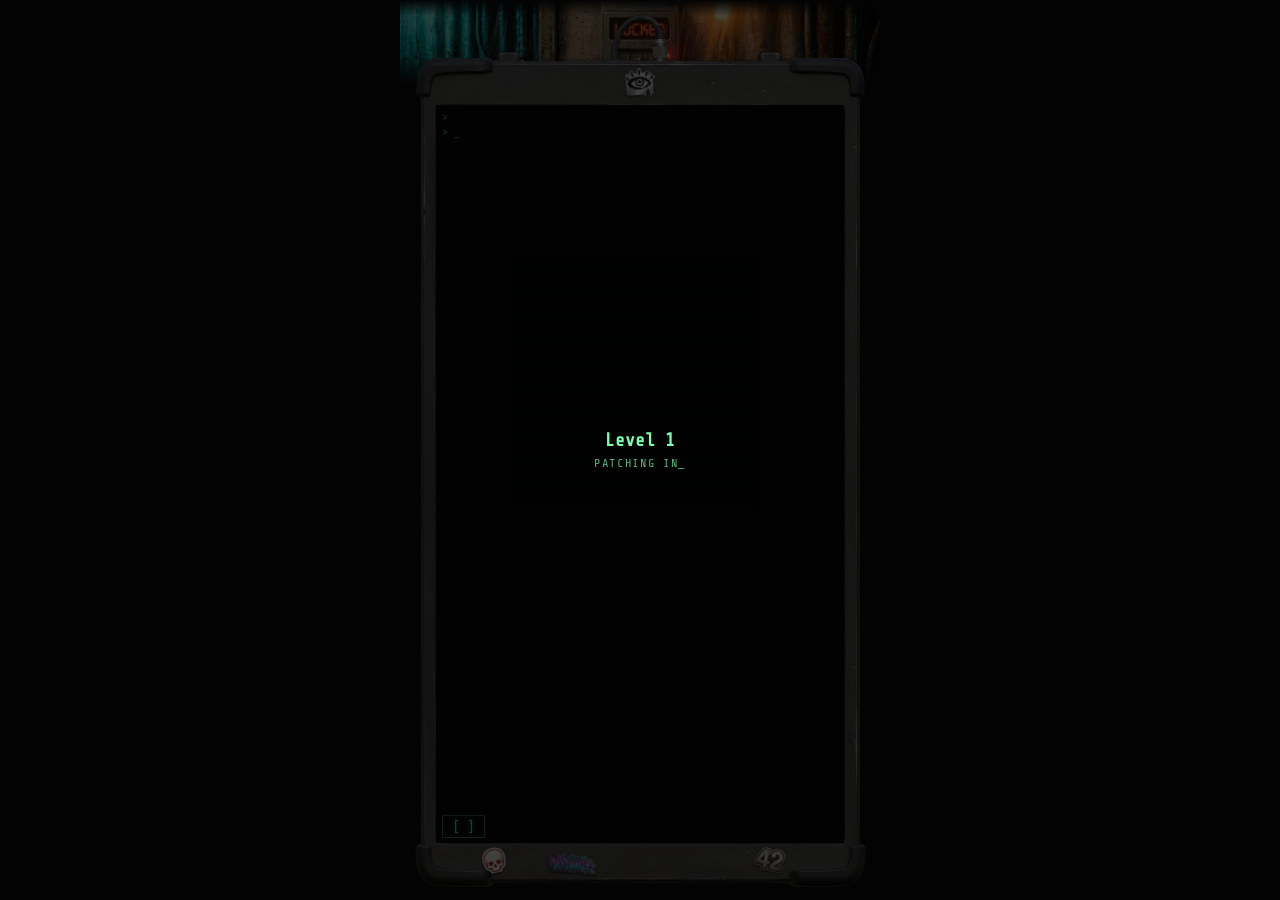
==== commit 71c9595c: "feat: thinner photo strip, compact terminal, size cap" ====
--- a/index.html
+++ b/index.html
@@ -28,12 +28,11 @@
 </head>
 <body>
 <section id="strip" aria-hidden="true"></section>
-<div id="comms"><span class="who" id="who"></span><span id="line"></span></div>
 <div id="deckwrap">
 <main id="deck">
   <img class="plug" src="art/plug.webp" alt=""><img class="key kl" src="art/key-l.webp" alt=""><img class="key kr" src="art/key-r.webp" alt="">
   <div id="screen">
-    <div id="log"><div><span id="deckName"></span> <span id="levelLabel"></span></div><div id="log2"></div><div id="log3"></div></div>
+    <div id="log"><div><span id="deckName"></span> <span id="levelLabel"></span></div><div id="log3"></div></div>
     <div id="hud"><div><div id="goals"></div><div id="score"></div></div><div id="patrol"><small id="patrolLabel"></small><b id="moves"></b></div></div>
     <div id="wrap"><canvas id="board"></canvas></div>
     <div id="soft"><button class="soft" id="menuBtn"></button><span id="wip"></span></div>
--- a/style.css
+++ b/style.css
@@ -18,12 +18,10 @@
   padding:env(safe-area-inset-top) 0 env(safe-area-inset-bottom);
 }
 /* the obstacle, close enough to touch */
-#strip{flex:none;height:clamp(110px,22dvh,200px);position:relative;background:var(--bg) url(art/lock-closed.webp) 62% calc(30px + env(safe-area-inset-top))/max(100%,420px) auto no-repeat}
-#strip::before{content:"";position:absolute;inset:calc(30px + env(safe-area-inset-top)) 0 auto 0;height:24px;background:linear-gradient(var(--bg),transparent)}
+#strip{flex:none;height:clamp(60px,10dvh,84px);position:relative;background:var(--bg) url(art/lock-closed.webp) 62% calc(-16px + env(safe-area-inset-top))/max(100%,420px) auto no-repeat}
+#strip::before{content:"";position:absolute;inset:env(safe-area-inset-top) 0 auto 0;height:16px;background:linear-gradient(var(--bg),transparent)}
 #strip.open{background-image:url(art/lock-open.webp)}
-#strip::after{content:"";position:absolute;inset:auto 0 0 0;height:46px;background:linear-gradient(transparent,var(--bg))}
-#comms{position:absolute;top:calc(8px + env(safe-area-inset-top));left:10px;right:10px;z-index:2;margin:0;padding:6px 9px;border-radius:5px;background:rgba(0,0,0,.62);color:#e9e4d4;font-size:13px;display:flex;gap:8px;align-items:baseline;height:fit-content}
-#comms .who{font:600 11px "Barlow Semi Condensed",system-ui,sans-serif;letter-spacing:.08em;text-transform:uppercase;color:var(--amber);flex:none}
+#strip::after{content:"";position:absolute;inset:auto 0 0 0;height:28px;background:linear-gradient(transparent,var(--bg))}
 /* the deck: frame from pieces, plug, keys and stickers as their own images */
 #deckwrap{flex:1;min-height:0;display:flex;padding:0 6px 10px;margin-top:-26px}
 #deck{position:relative;flex:1;min-height:0;display:flex;flex-direction:column;
@@ -37,7 +35,6 @@
 #log{font:11px/1.35 var(--mono);color:#6fcf94;opacity:.85}
 #log>div::before{content:"> "}
 #log #levelLabel{color:var(--amber)}
-@media (max-height:780px){#log2{display:none}}
 @media (max-height:620px){#log{display:none}}
 #log3::after{content:"_";animation:blink 1s steps(2) infinite}
 #hud{display:flex;justify-content:space-between;align-items:center;gap:8px;font:13px var(--mono);color:var(--ink);margin-top:auto}
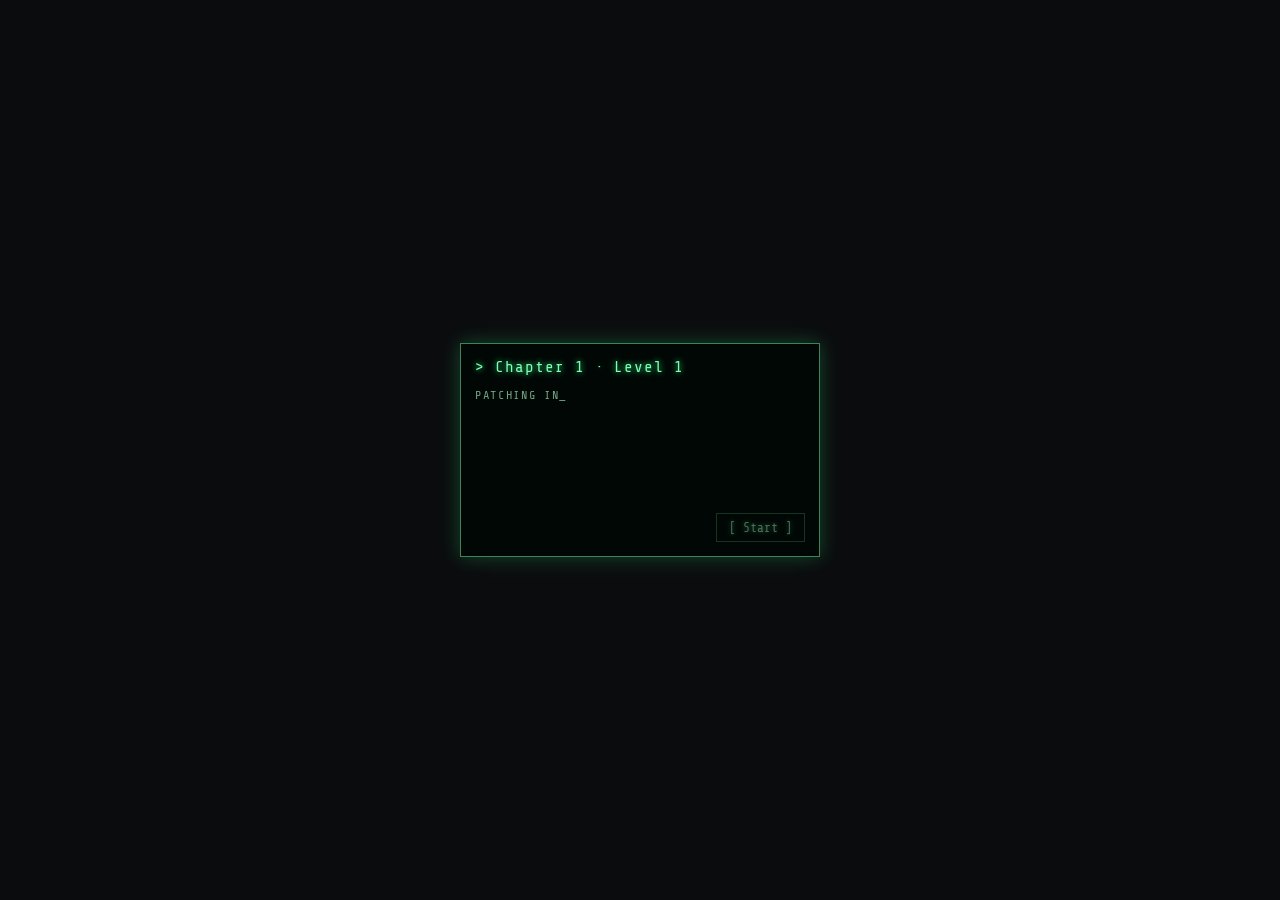
==== commit aa9d2d0d: "feat: level start screen" ====
--- a/index.html
+++ b/index.html
@@ -45,7 +45,6 @@
 </div>
 <div id="toast" role="status"></div>
 <div id="alert" role="alert" hidden></div>
-<div id="loading"><b id="loadTitle"></b><span id="loadSub"></span></div>
 <div id="sheet"><div id="card"></div></div>
 <div id="menu" hidden></div>
 <div id="turn"><span id="turnText"></span></div>
--- a/style.css
+++ b/style.css
@@ -18,7 +18,7 @@
   padding:env(safe-area-inset-top) 0 env(safe-area-inset-bottom);
 }
 /* the obstacle, close enough to touch */
-#strip{flex:none;height:clamp(60px,10dvh,84px);position:relative;background:var(--bg) url(art/lock-closed.webp) 62% calc(-16px + env(safe-area-inset-top))/max(100%,420px) auto no-repeat}
+#strip{flex:none;height:clamp(60px,10dvh,84px);position:relative;background:var(--bg) url(art/lock-closed.webp) 96% calc(-34px + env(safe-area-inset-top))/155% auto no-repeat}
 #strip::before{content:"";position:absolute;inset:env(safe-area-inset-top) 0 auto 0;height:16px;background:linear-gradient(var(--bg),transparent)}
 #strip.open{background-image:url(art/lock-open.webp)}
 #strip::after{content:"";position:absolute;inset:auto 0 0 0;height:28px;background:linear-gradient(transparent,var(--bg))}
@@ -89,10 +89,13 @@
 #turn{display:none}
 @media (orientation:landscape) and (max-height:500px){#turn{display:flex;position:fixed;inset:0;z-index:9;background:#0b0c0e;font:14px var(--mono);color:var(--term);align-items:center;justify-content:center}}
 #turnText::before{content:"> "}
-#loading{position:fixed;inset:0;z-index:7;display:none;flex-direction:column;align-items:center;justify-content:center;gap:6px;background:rgba(0,0,0,.72);color:var(--term);font:18px var(--mono)}
-#loading.on{display:flex}
-#loadSub{font-size:12px;letter-spacing:.14em;text-transform:uppercase;opacity:.7}
-#loadSub::after{content:"_";animation:blink 1s steps(2) infinite}
+#sheet.brief{background:var(--bg)}
+#card .brief{display:flex;flex-direction:column;gap:10px;min-height:9em}
+#card .goals{display:flex;gap:12px;flex-wrap:wrap;color:var(--term)}
+#card .comms b{font:600 11px "Barlow Semi Condensed",system-ui,sans-serif;letter-spacing:.08em;text-transform:uppercase;color:var(--amber)}
+#card .preparing{font-size:12px;letter-spacing:.14em;text-transform:uppercase;opacity:.7}
+#card .preparing::after{content:"_";animation:blink 1s steps(2) infinite}
+#card .btn:disabled{opacity:.4;cursor:default}
 @keyframes blink{50%{opacity:0}}
 #menu{position:fixed;inset:0;max-width:480px;margin:0 auto;z-index:8;background:rgba(2,6,4,.97);color:var(--ink);font:14px/1.5 var(--mono);display:flex;flex-direction:column;padding:calc(14px + env(safe-area-inset-top)) 16px calc(16px + env(safe-area-inset-bottom));gap:12px;overflow:auto}
 #menu[hidden]{display:none}
